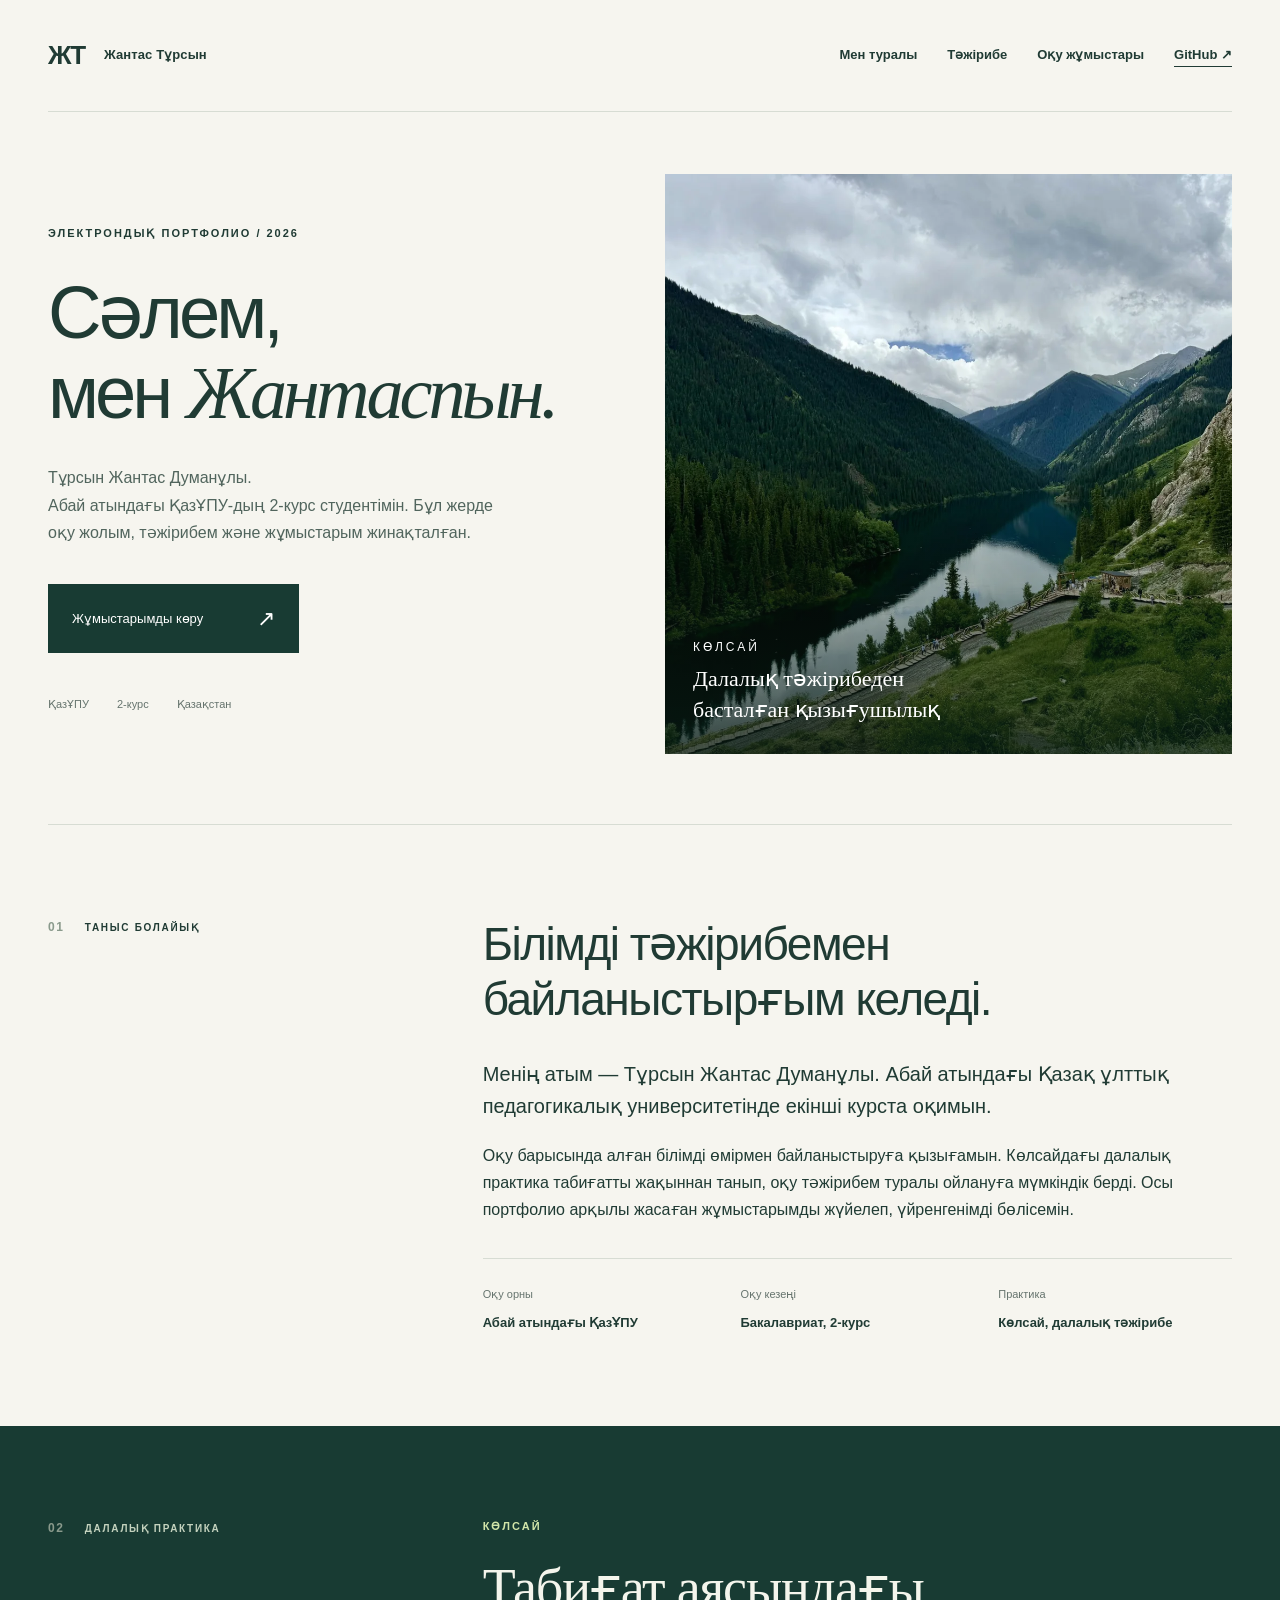
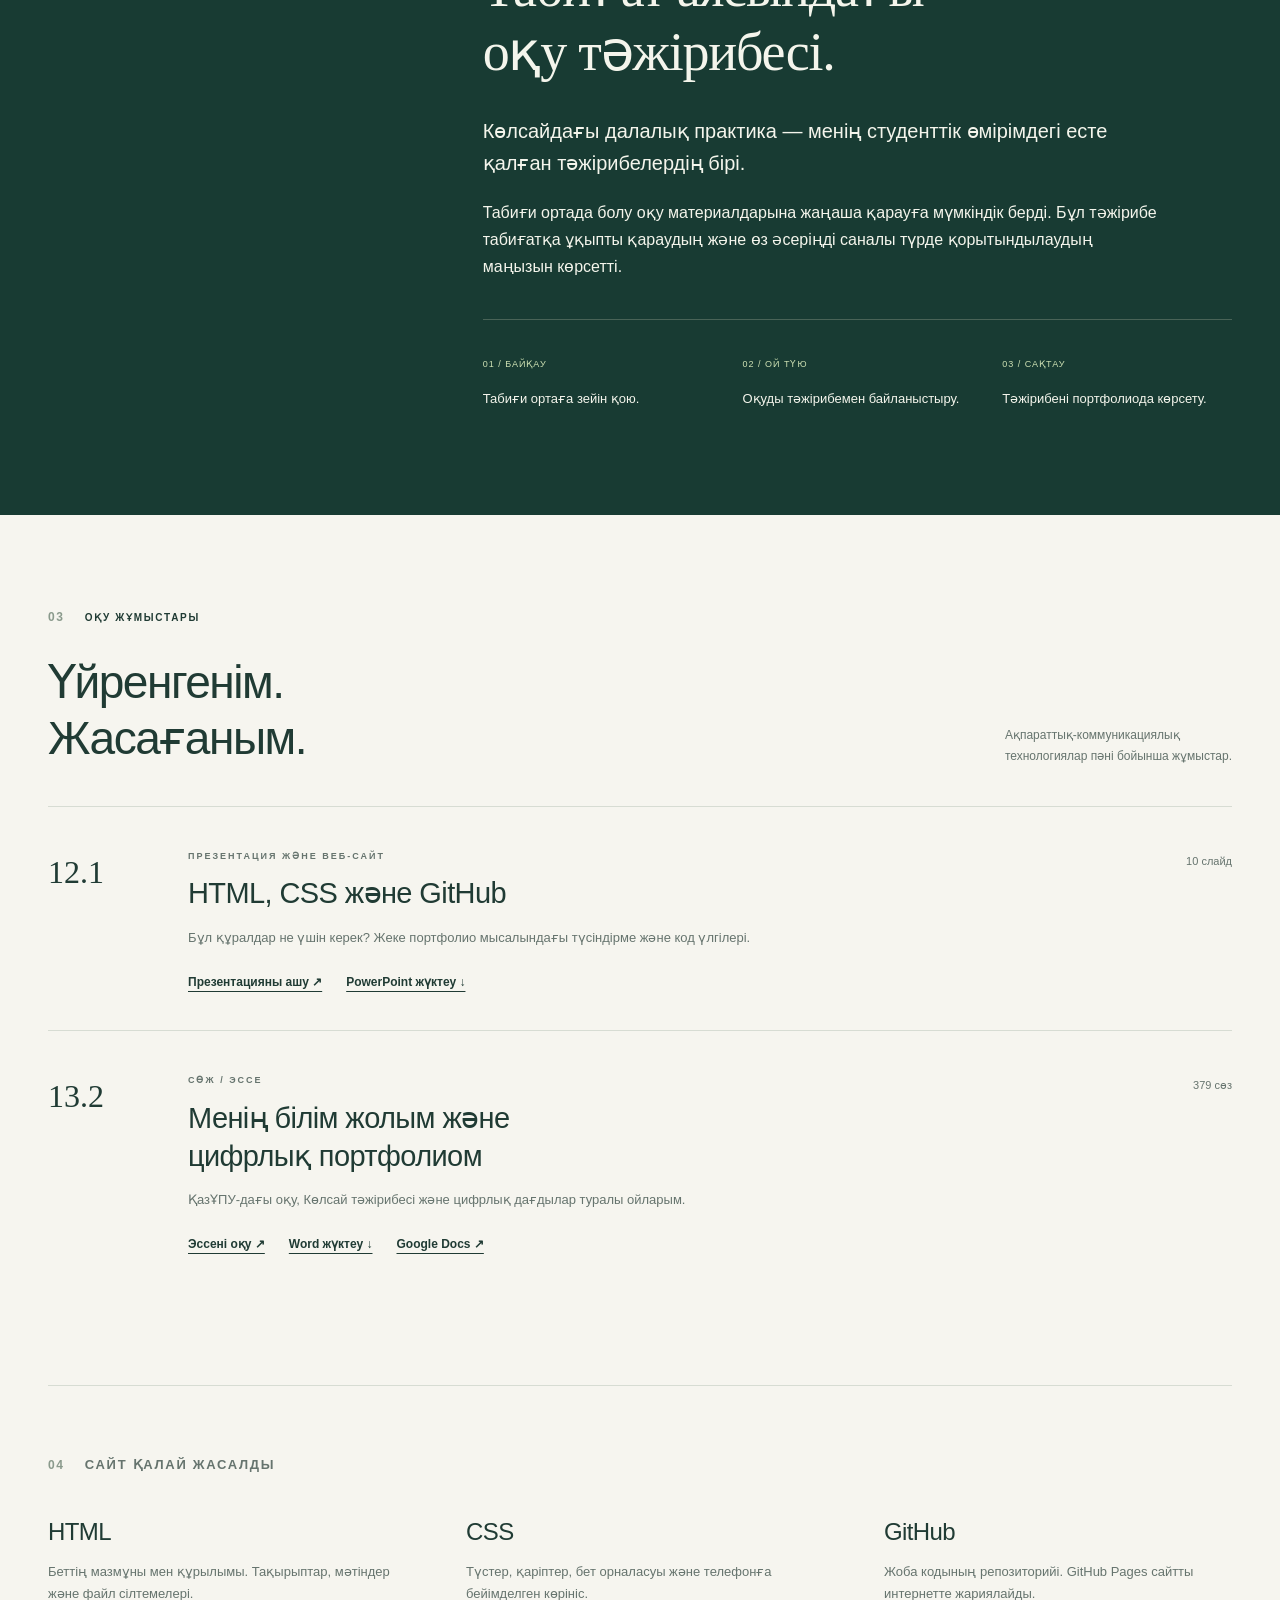
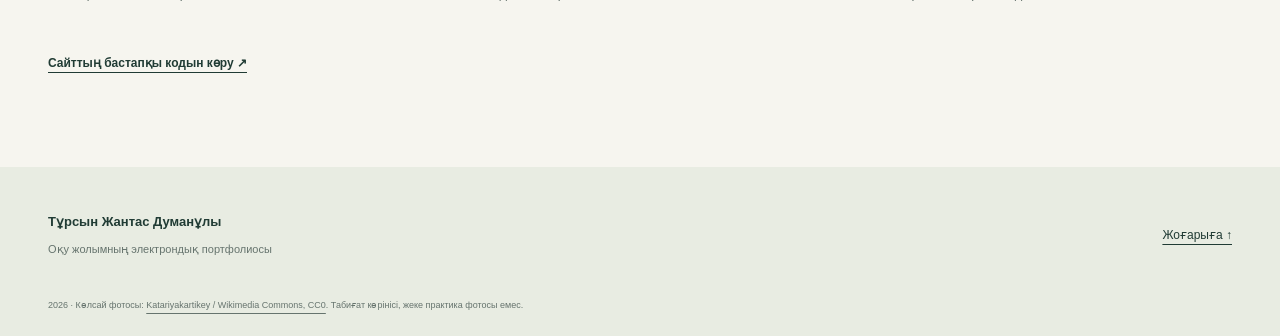
==== index.html @ 5776f76c "Add Kazakh student portfolio, ICT presentation and essay" ====
<!doctype html>
<html lang="kk">
<head>
  <meta charset="utf-8">
  <meta name="viewport" content="width=device-width,initial-scale=1">
  <meta name="description" content="Тұрсын Жантас Думанұлының электрондық портфолиосы. ҚазҰПУ, оқу жұмыстары және Көлсайдағы далалық практика.">
  <meta name="theme-color" content="#183b33">
  <title>Жантас Тұрсын — электрондық портфолио</title>
  <link rel="stylesheet" href="styles.css">
  <script defer src="app.js"></script>
</head>
<body>
<a class="skip" href="#main">Мазмұнға өту</a>
<header class="header wrap">
  <a class="brand" href="index.html" aria-label="Жантас Тұрсын, басты бет">ЖТ<span>Жантас Тұрсын</span></a>
  <nav aria-label="Негізгі мәзір"><a href="#about">Мен туралы</a><a href="#practice">Тәжірибе</a><a href="#works">Оқу жұмыстары</a><a class="nav-external" href="https://github.com/Saprans/Saprans.github.io" target="_blank" rel="noopener">GitHub ↗</a></nav>
</header>
<main id="main">
  <section class="hero wrap">
    <div class="hero-copy"><p class="eyebrow">ЭЛЕКТРОНДЫҚ ПОРТФОЛИО / 2026</p>
      <h1>Сәлем,<br>мен <em>Жантаспын.</em></h1>
      <p class="hero-description">Тұрсын Жантас Думанұлы.<br>Абай атындағы ҚазҰПУ-дың 2-курс студентімін. Бұл жерде оқу жолым, тәжірибем және жұмыстарым жинақталған.</p>
      <a class="button" href="#works">Жұмыстарымды көру <span>↗</span></a>
      <div class="hero-meta"><span>ҚазҰПУ</span><span>2-курс</span><span>Қазақстан</span></div>
    </div>
    <figure class="hero-image"><img src="assets/kolsai.webp" alt="Тау мен орман қоршаған Көлсай көлінің көрінісі" fetchpriority="high"><figcaption><span>КӨЛСАЙ</span><span>Далалық тәжірибеден басталған қызығушылық</span></figcaption></figure>
  </section>
  <section class="about wrap section" id="about">
    <div class="section-label"><span>01</span> ТАНЫС БОЛАЙЫҚ</div>
    <div><h2>Білімді тәжірибемен<br>байланыстырғым келеді.</h2><p class="lead">Менің атым — Тұрсын Жантас Думанұлы. Абай атындағы Қазақ ұлттық педагогикалық университетінде екінші курста оқимын.</p><p>Оқу барысында алған білімді өмірмен байланыстыруға қызығамын. Көлсайдағы далалық практика табиғатты жақыннан танып, оқу тәжірибем туралы ойлануға мүмкіндік берді. Осы портфолио арқылы жасаған жұмыстарымды жүйелеп, үйренгенімді бөлісемін.</p><dl class="facts"><div><dt>Оқу орны</dt><dd>Абай атындағы ҚазҰПУ</dd></div><div><dt>Оқу кезеңі</dt><dd>Бакалавриат, 2-курс</dd></div><div><dt>Практика</dt><dd>Көлсай, далалық тәжірибе</dd></div></dl></div>
  </section>
  <section class="practice" id="practice"><div class="wrap section practice-grid">
    <div class="section-label"><span>02</span> ДАЛАЛЫҚ ПРАКТИКА</div>
    <div><p class="eyebrow light">КӨЛСАЙ</p><h2>Табиғат аясындағы<br>оқу тәжірибесі.</h2><p class="lead">Көлсайдағы далалық практика — менің студенттік өмірімдегі есте қалған тәжірибелердің бірі.</p><p>Табиғи ортада болу оқу материалдарына жаңаша қарауға мүмкіндік берді. Бұл тәжірибе табиғатқа ұқыпты қараудың және өз әсеріңді саналы түрде қорытындылаудың маңызын көрсетті.</p><div class="practice-notes"><div><span>01 / БАЙҚАУ</span><p>Табиғи ортаға зейін қою.</p></div><div><span>02 / ОЙ ТҮЮ</span><p>Оқуды тәжірибемен байланыстыру.</p></div><div><span>03 / САҚТАУ</span><p>Тәжірибені портфолиода көрсету.</p></div></div></div>
  </div></section>
  <section class="wrap section" id="works">
    <div class="section-heading"><div><p class="section-label"><span>03</span> ОҚУ ЖҰМЫСТАРЫ</p><h2>Үйренгенім.<br>Жасағаным.</h2></div><p>Ақпараттық-коммуникациялық<br>технологиялар пәні бойынша жұмыстар.</p></div>
    <div class="work-row"><span class="work-number">12.1</span><div><p class="eyebrow">ПРЕЗЕНТАЦИЯ ЖӘНЕ ВЕБ-САЙТ</p><h3>HTML, CSS және GitHub</h3><p>Бұл құралдар не үшін керек? Жеке портфолио мысалындағы түсіндірме және код үлгілері.</p><div class="work-links"><a href="presentation.html">Презентацияны ашу ↗</a><a href="files/12_1_HTML_CSS_GitHub.pptx" download>PowerPoint жүктеу ↓</a></div></div><span class="work-type">10 слайд</span></div>
    <div class="work-row"><span class="work-number">13.2</span><div><p class="eyebrow">СӨЖ / ЭССЕ</p><h3>Менің білім жолым және<br>цифрлық портфолиом</h3><p>ҚазҰПУ-дағы оқу, Көлсай тәжірибесі және цифрлық дағдылар туралы ойларым.</p><div class="work-links"><a href="essay.html">Эссені оқу ↗</a><a href="files/13_2_Esse_Tursyn_Zhantas.docx" download>Word жүктеу ↓</a><a class="google-doc-link" href="https://docs.google.com/document/d/1WpAGHb_zZtiDLSpadOqLz3uUhg5n0BY9DsyaB4XB4JU" target="_blank" rel="noopener">Google Docs ↗</a></div></div><span class="work-type" id="essay-count">379 сөз</span></div>
  </section>
  <section class="tech wrap section"><p class="section-label"><span>04</span> САЙТ ҚАЛАЙ ЖАСАЛДЫ</p><div class="tech-grid"><div><h3>HTML</h3><p>Беттің мазмұны мен құрылымы. Тақырыптар, мәтіндер және файл сілтемелері.</p></div><div><h3>CSS</h3><p>Түстер, қаріптер, бет орналасуы және телефонға бейімделген көрініс.</p></div><div><h3>GitHub</h3><p>Жоба кодының репозиторийі. GitHub Pages сайтты интернетте жариялайды.</p></div></div><a class="text-link" href="https://github.com/Saprans/Saprans.github.io" target="_blank" rel="noopener">Сайттың бастапқы кодын көру ↗</a></section>
</main>
<footer class="footer"><div class="wrap"><div><strong>Тұрсын Жантас Думанұлы</strong><p>Оқу жолымның электрондық портфолиосы</p></div><a href="#main">Жоғарыға ↑</a></div><p class="credit wrap">2026 · Көлсай фотосы: <a href="https://commons.wikimedia.org/wiki/File:Kolsai_lake.jpg" target="_blank" rel="noopener">Katariyakartikey / Wikimedia Commons, CC0</a>. Табиғат көрінісі, жеке практика фотосы емес.</p></footer>
</body>
</html>
---- styles.css ----
@charset "UTF-8";
:root{--paper:#f6f5ef;--ink:#203b34;--muted:#66746e;--line:#d7dcd3;--green:#183b33;--lime:#e1edb8}*{box-sizing:border-box}html{scroll-behavior:smooth;scroll-padding-top:24px}body{margin:0;background:var(--paper);color:var(--ink);font-family:"Segoe UI",Arial,sans-serif;line-height:1.7}a{color:inherit;text-underline-offset:5px}button,a{-webkit-tap-highlight-color:transparent}a:focus-visible,button:focus-visible{outline:3px solid #7b974b;outline-offset:6px}.wrap{width:min(1220px,calc(100% - 96px));margin-inline:auto}.skip{position:absolute;top:-100px;background:white;padding:10px;z-index:10}.skip:focus{top:0}.header{height:112px;display:flex;justify-content:space-between;align-items:center;border-bottom:1px solid var(--line)}.brand{text-decoration:none;display:flex;gap:20px;align-items:center;font-size:26px;font-weight:750;letter-spacing:-2px}.brand span{font-size:13px;letter-spacing:.1px;font-weight:600}nav{display:flex;gap:30px;font-size:13px;font-weight:600}nav a{text-decoration:none}.nav-external{border-bottom:1px solid}.hero{display:grid;grid-template-columns:1fr 1fr;gap:50px;padding-top:62px;padding-bottom:70px;align-items:center}.eyebrow{font-size:11px;letter-spacing:2px;font-weight:700;line-height:1.6}.hero h1{font-size:clamp(47px,5.8vw,82px);font-weight:500;line-height:1.09;letter-spacing:-4px;margin:30px 0}.hero h1 em{font-family:Georgia,"Times New Roman",serif;font-weight:400}.hero-description{font-size:16px;max-width:450px;color:#51655d}.button{display:inline-flex;gap:54px;align-items:center;background:var(--green);color:white;text-decoration:none;padding:16px 24px;margin-top:22px;font-size:13px}.button:hover{background:#2d5143}.button span{font-size:22px}.hero-meta{display:flex;gap:28px;font-size:11px;color:var(--muted);margin-top:42px}.hero-image{height:580px;position:relative;margin:0;overflow:hidden;background:#527a72}.hero-image img{width:100%;height:100%;object-fit:cover;object-position:50% 50%}.hero-image:after{content:"";position:absolute;inset:50% 0 0;background:linear-gradient(transparent,rgba(8,28,20,.75))}.hero-image figcaption{position:absolute;left:28px;right:28px;bottom:28px;z-index:1;color:white;display:grid;gap:7px}.hero-image figcaption span:first-child{font-size:12px;letter-spacing:3px}.hero-image figcaption span:last-child{font-family:Georgia,"Times New Roman",serif;font-size:22px;line-height:1.4;max-width:280px}.section{padding-block:92px}.section-label{font-size:10px;letter-spacing:1.7px;font-weight:700;display:flex;gap:20px;align-items:baseline}.section-label span{font-size:12px;color:#8a9a8c}.about{border-top:1px solid var(--line);display:grid;grid-template-columns:1fr 2fr;gap:60px}h2{font-size:clamp(32px,3.6vw,48px);font-weight:500;line-height:1.2;letter-spacing:-1.5px;margin:0 0 30px}.lead{font-size:20px;line-height:1.6}.about p{max-width:710px}.facts{border-top:1px solid var(--line);margin:35px 0 0;display:grid;grid-template-columns:repeat(3,1fr);gap:24px;padding-top:26px}dt{color:var(--muted);font-size:11px}dd{margin:8px 0 0;font-size:13px;font-weight:600}.practice{background:var(--green);color:#f4f5ec}.practice-grid{display:grid;grid-template-columns:1fr 2fr;gap:60px}.practice .section-label{color:#c4d2be}.practice h2{font-family:Georgia,"Times New Roman",serif;font-size:54px;letter-spacing:-1.2px}.practice p{max-width:680px}.practice .eyebrow{color:#d2e5a9;margin:0 0 20px}.practice-notes{display:flex;gap:30px;border-top:1px solid #496357;padding-top:28px;margin-top:38px}.practice-notes>div{flex:1}.practice-notes span{font-size:9px;letter-spacing:1px;color:#cee1b4}.practice-notes p{font-size:13px}.section-heading{display:flex;justify-content:space-between;align-items:end;margin-bottom:40px}.section-heading .section-label{margin:0 0 28px}.section-heading h2{margin:0}.section-heading>p{font-size:12px;color:var(--muted);margin:0}.work-row{display:grid;grid-template-columns:110px 1fr auto;gap:30px;border-top:1px solid var(--line);padding:38px 0}.work-number{font-family:Georgia,serif;font-size:32px}.work-row .eyebrow{font-size:9px;margin:4px 0 12px}h3{font-size:29px;font-weight:500;line-height:1.3;letter-spacing:-.6px;margin:0 0 14px}.work-row p{font-size:13px;color:var(--muted);max-width:570px}.work-type{font-size:11px;color:var(--muted);padding-top:7px}.work-links{display:flex;gap:24px;flex-wrap:wrap;margin-top:23px}.work-links a,.text-link{font-size:12px;font-weight:600}.tech{border-top:1px solid var(--line);padding-top:55px}.tech-grid{display:grid;grid-template-columns:repeat(3,1fr);gap:70px;margin:40px 0 30px}.tech h3{font-size:24px}.tech p{font-size:13px;color:var(--muted)}.footer{background:#e8ece2;padding:40px 0 22px}.footer>.wrap:first-child{display:flex;justify-content:space-between;align-items:center}.footer strong{font-size:13px}.footer p{font-size:11px;color:var(--muted);margin:5px 0}.footer a{font-size:12px}.footer .credit{font-size:9px;margin:35px auto 0}.credit a{font-size:9px}.reading-header{border-bottom:1px solid var(--line);padding:24px 0}.reading-header .wrap{display:flex;justify-content:space-between;align-items:center}.reading-header a{font-size:12px}.document{max-width:800px;margin:65px auto 90px;padding-inline:30px}.document h1{font-family:Georgia,"Times New Roman",serif;font-weight:400;line-height:1.17;font-size:46px;letter-spacing:-1px}.document .byline{font-size:13px;color:var(--muted);padding-bottom:26px;border-bottom:1px solid var(--line);margin-bottom:35px}.essay-body p{font-size:17px;line-height:1.9;margin-bottom:23px}.doc-actions{display:flex;gap:24px;flex-wrap:wrap;align-items:center;margin:35px 0}.doc-actions a{font-size:12px}.reading-foot{border-top:1px solid var(--line);padding-top:25px;font-size:11px;color:var(--muted)}
@media(max-width:1000px){.wrap{width:calc(100% - 64px)}nav{gap:18px}.hero{gap:30px}.hero-image{height:510px}.hero h1{letter-spacing:-2px}.about,.practice-grid{grid-template-columns:1fr 2.4fr;gap:30px}.facts{grid-template-columns:1fr 1fr}.tech-grid{gap:35px}}
@media(max-width:700px){.wrap{width:calc(100% - 40px)}.header{height:auto;min-height:88px;flex-wrap:wrap;padding:20px 0;gap:18px}.brand span{display:none}nav{gap:16px;font-size:11px}.nav-external{display:none}.hero{grid-template-columns:1fr;padding-top:38px;padding-bottom:45px;gap:32px}.hero h1{font-size:55px;margin:22px 0}.hero-description{font-size:15px}.hero-meta{margin-top:25px}.hero-image{height:410px}.section{padding-block:55px}.about,.practice-grid{grid-template-columns:1fr;gap:28px}.facts{gap:22px}.practice h2{font-size:38px}.lead{font-size:18px}.practice-notes{gap:18px}.practice-notes span{font-size:8px}.practice-notes p{font-size:11px}.section-heading{display:block}.section-heading>p{margin-top:24px}.work-row{grid-template-columns:55px 1fr;gap:15px;padding:30px 0}.work-number{font-size:24px}.work-type{grid-column:2;padding:0}.work-row h3{font-size:25px}.work-links{gap:16px}.tech-grid{grid-template-columns:1fr;gap:24px;margin-top:30px}.tech h3{margin-bottom:7px}.tech p{max-width:450px}.footer>.wrap:first-child{align-items:start;gap:20px}.document{padding-inline:22px;margin-top:40px}.document h1{font-size:35px}.essay-body p{font-size:16px}.reading-header .wrap{gap:20px}}
@media(prefers-reduced-motion:reduce){html{scroll-behavior:auto}}
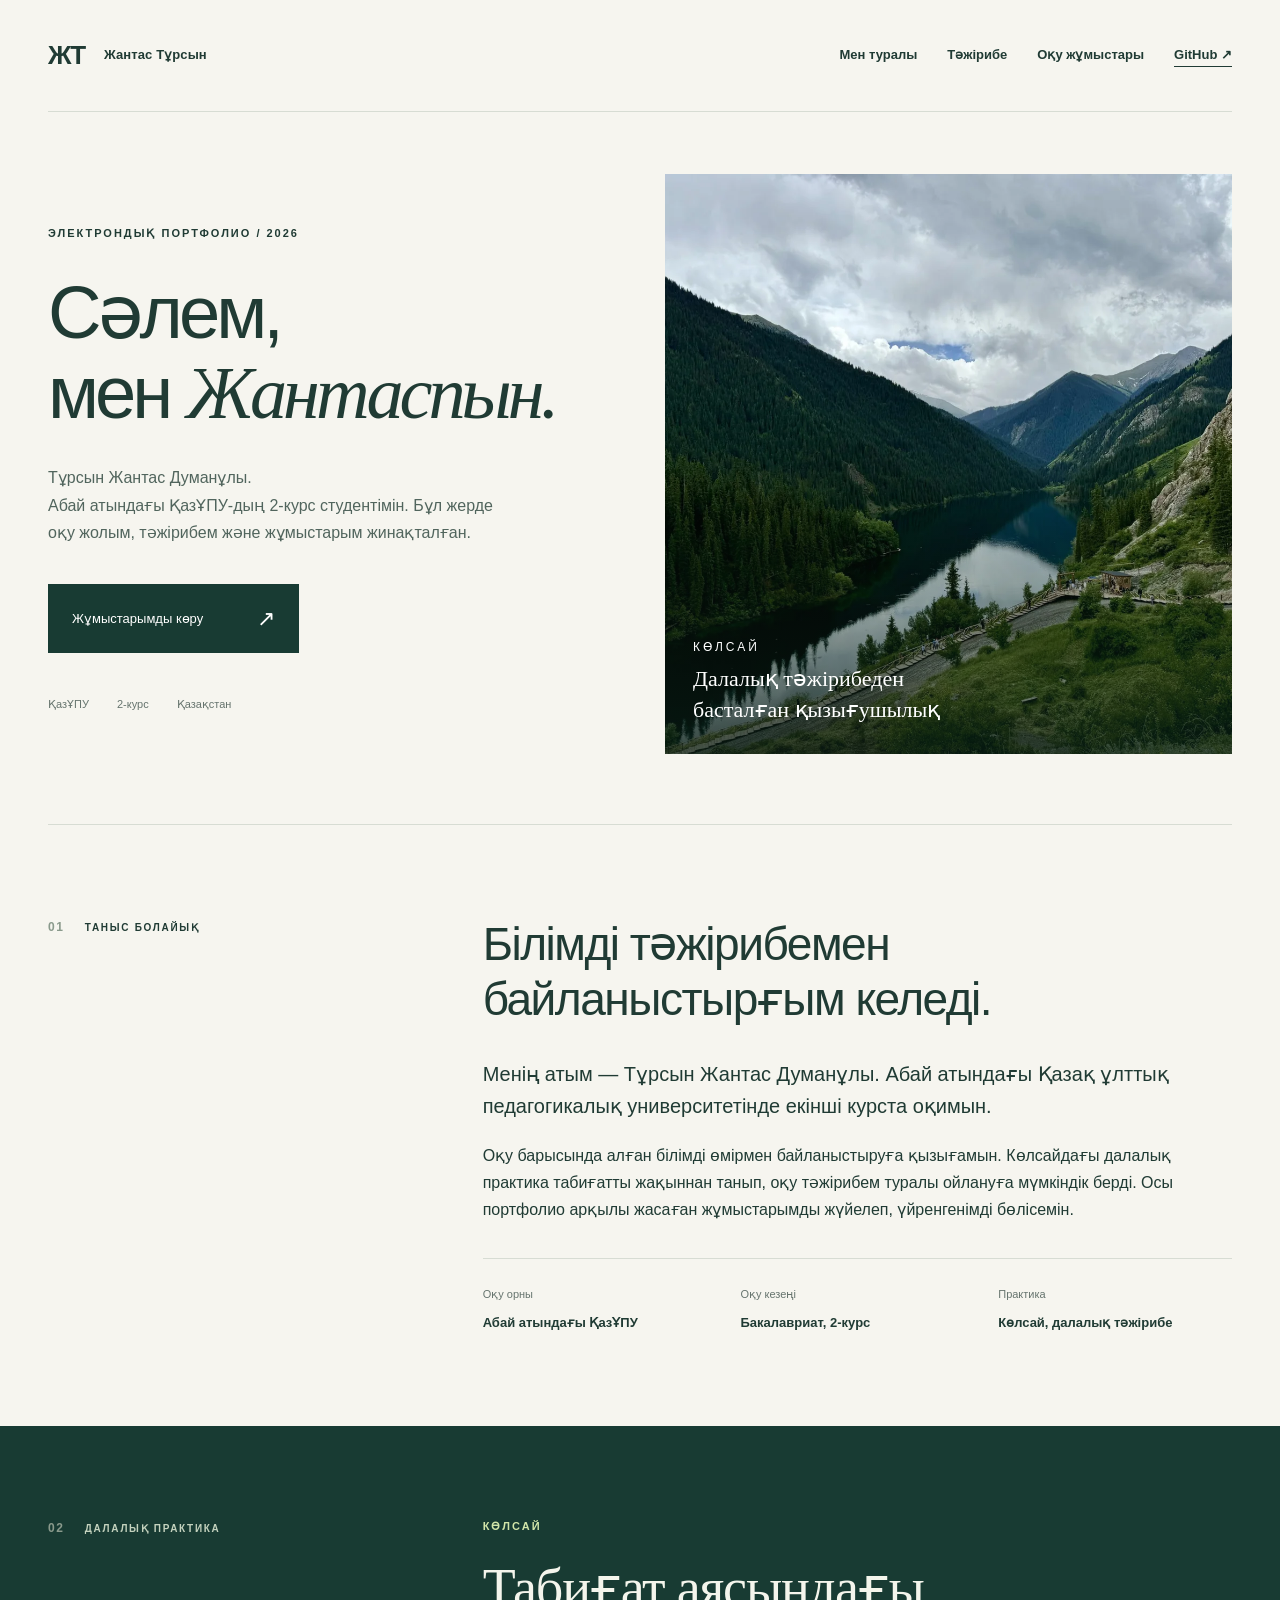
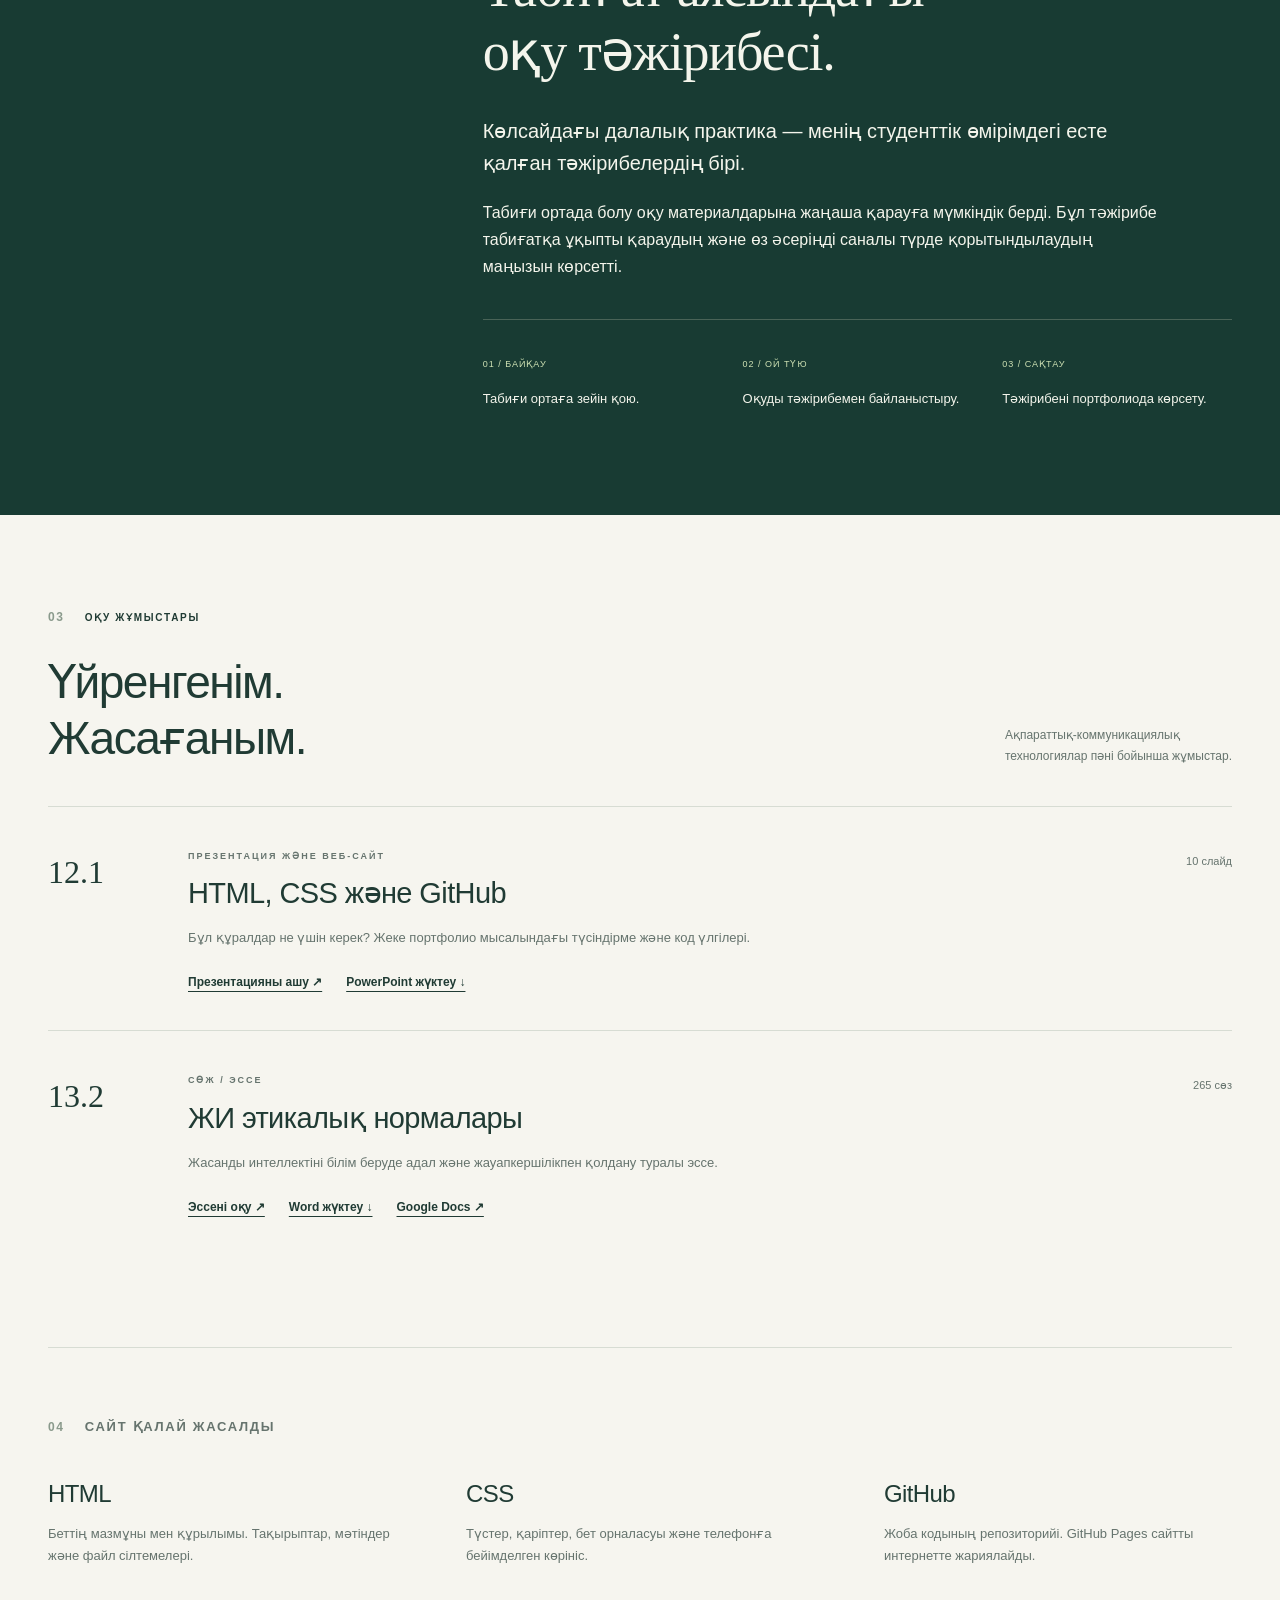
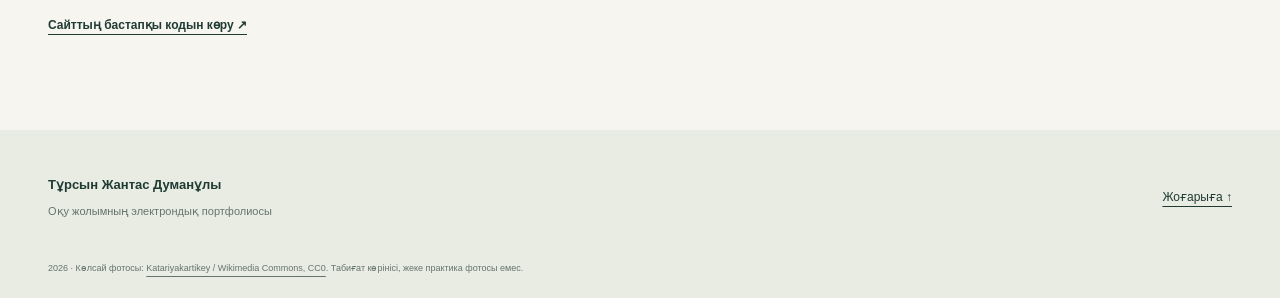
==== commit ef870f3d: "Replace portfolio essay with supplied AI ethics document" ====
--- a/index.html
+++ b/index.html
@@ -36,7 +36,7 @@
   <section class="wrap section" id="works">
     <div class="section-heading"><div><p class="section-label"><span>03</span> ОҚУ ЖҰМЫСТАРЫ</p><h2>Үйренгенім.<br>Жасағаным.</h2></div><p>Ақпараттық-коммуникациялық<br>технологиялар пәні бойынша жұмыстар.</p></div>
     <div class="work-row"><span class="work-number">12.1</span><div><p class="eyebrow">ПРЕЗЕНТАЦИЯ ЖӘНЕ ВЕБ-САЙТ</p><h3>HTML, CSS және GitHub</h3><p>Бұл құралдар не үшін керек? Жеке портфолио мысалындағы түсіндірме және код үлгілері.</p><div class="work-links"><a href="presentation.html">Презентацияны ашу ↗</a><a href="files/12_1_HTML_CSS_GitHub.pptx" download>PowerPoint жүктеу ↓</a></div></div><span class="work-type">10 слайд</span></div>
-    <div class="work-row"><span class="work-number">13.2</span><div><p class="eyebrow">СӨЖ / ЭССЕ</p><h3>Менің білім жолым және<br>цифрлық портфолиом</h3><p>ҚазҰПУ-дағы оқу, Көлсай тәжірибесі және цифрлық дағдылар туралы ойларым.</p><div class="work-links"><a href="essay.html">Эссені оқу ↗</a><a href="files/13_2_Esse_Tursyn_Zhantas.docx" download>Word жүктеу ↓</a><a class="google-doc-link" href="https://docs.google.com/document/d/1WpAGHb_zZtiDLSpadOqLz3uUhg5n0BY9DsyaB4XB4JU" target="_blank" rel="noopener">Google Docs ↗</a></div></div><span class="work-type" id="essay-count">379 сөз</span></div>
+    <div class="work-row"><span class="work-number">13.2</span><div><p class="eyebrow">СӨЖ / ЭССЕ</p><h3>ЖИ этикалық нормалары</h3><p>Жасанды интеллектіні білім беруде адал және жауапкершілікпен қолдану туралы эссе.</p><div class="work-links"><a href="essay.html">Эссені оқу ↗</a><a href="files/13_2_Esse_Tursyn_Zhantas.docx" download>Word жүктеу ↓</a><a class="google-doc-link" href="https://docs.google.com/document/d/1TJ1OWXidXD4ydJU-0ppoAzjy-U0r-slUu1aPJfVL9h0" target="_blank" rel="noopener">Google Docs ↗</a></div></div><span class="work-type" id="essay-count">265 сөз</span></div>
   </section>
   <section class="tech wrap section"><p class="section-label"><span>04</span> САЙТ ҚАЛАЙ ЖАСАЛДЫ</p><div class="tech-grid"><div><h3>HTML</h3><p>Беттің мазмұны мен құрылымы. Тақырыптар, мәтіндер және файл сілтемелері.</p></div><div><h3>CSS</h3><p>Түстер, қаріптер, бет орналасуы және телефонға бейімделген көрініс.</p></div><div><h3>GitHub</h3><p>Жоба кодының репозиторийі. GitHub Pages сайтты интернетте жариялайды.</p></div></div><a class="text-link" href="https://github.com/Saprans/Saprans.github.io" target="_blank" rel="noopener">Сайттың бастапқы кодын көру ↗</a></section>
 </main>
